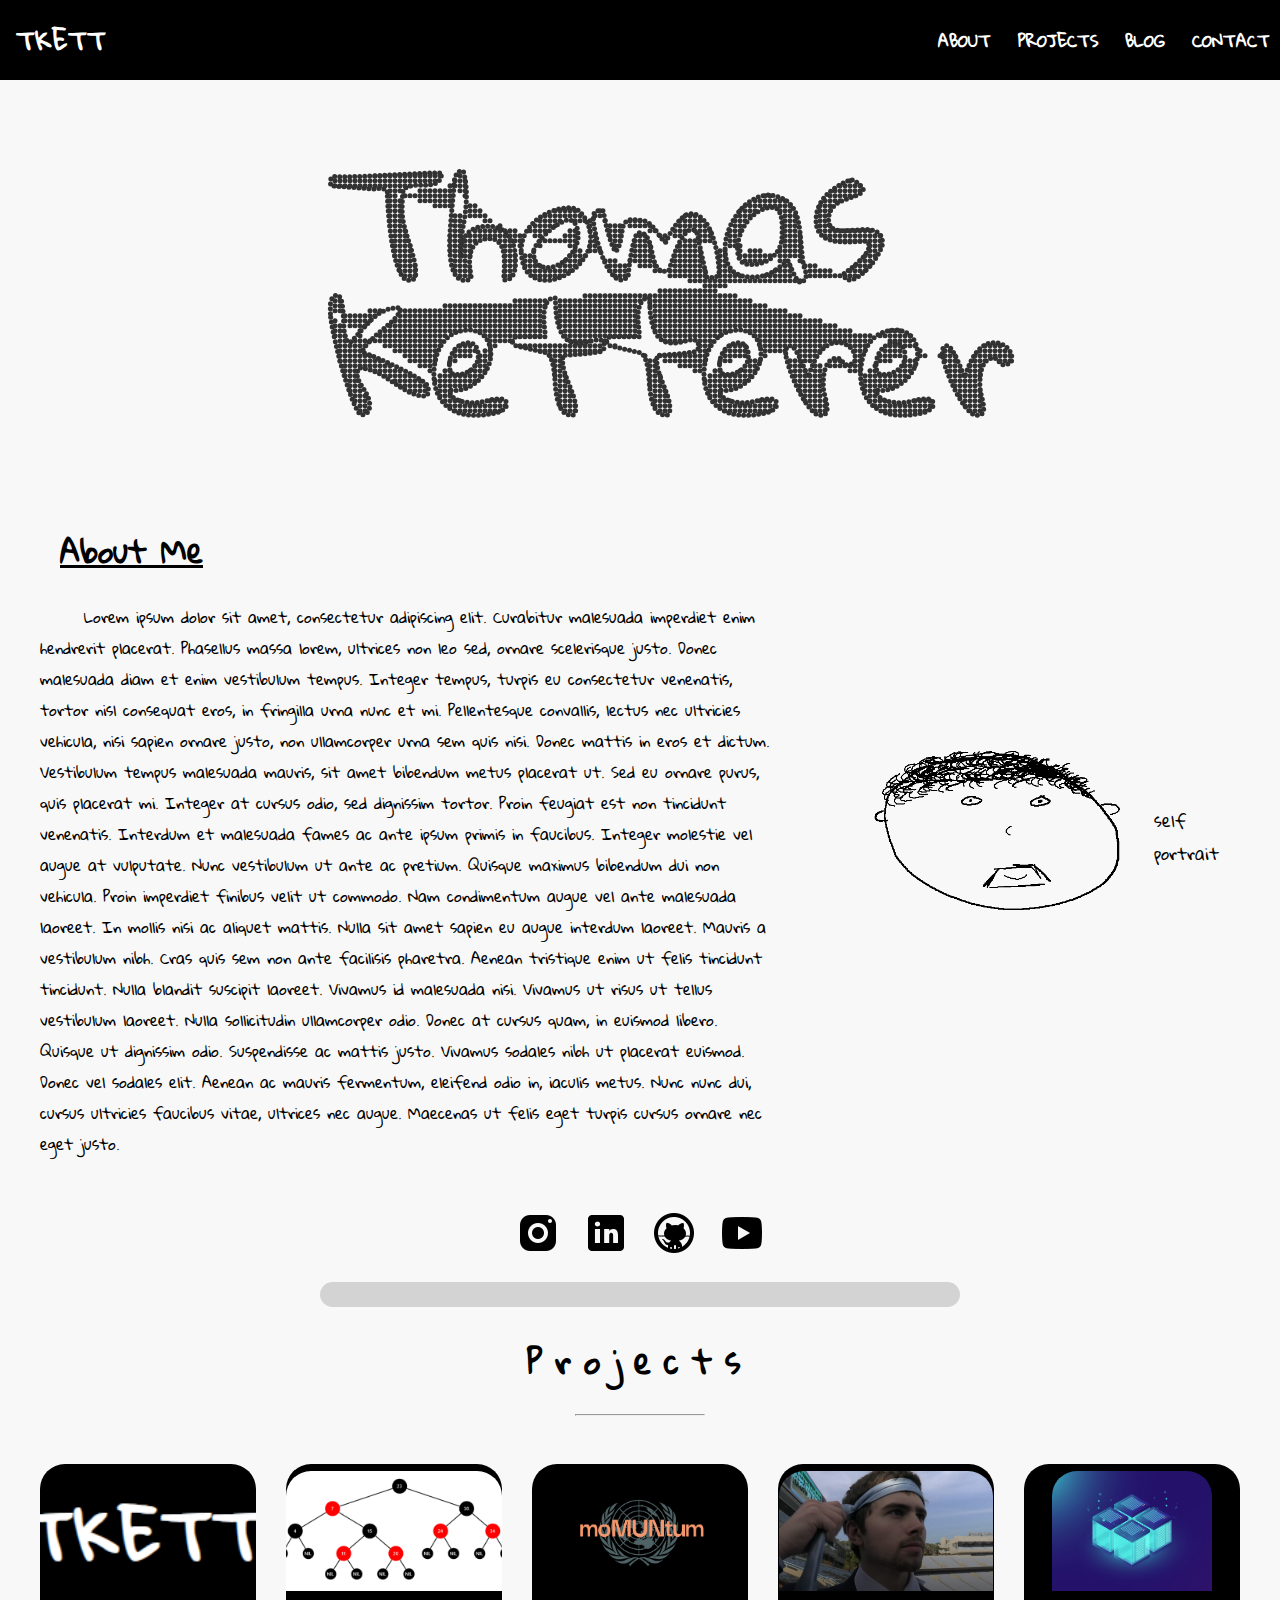
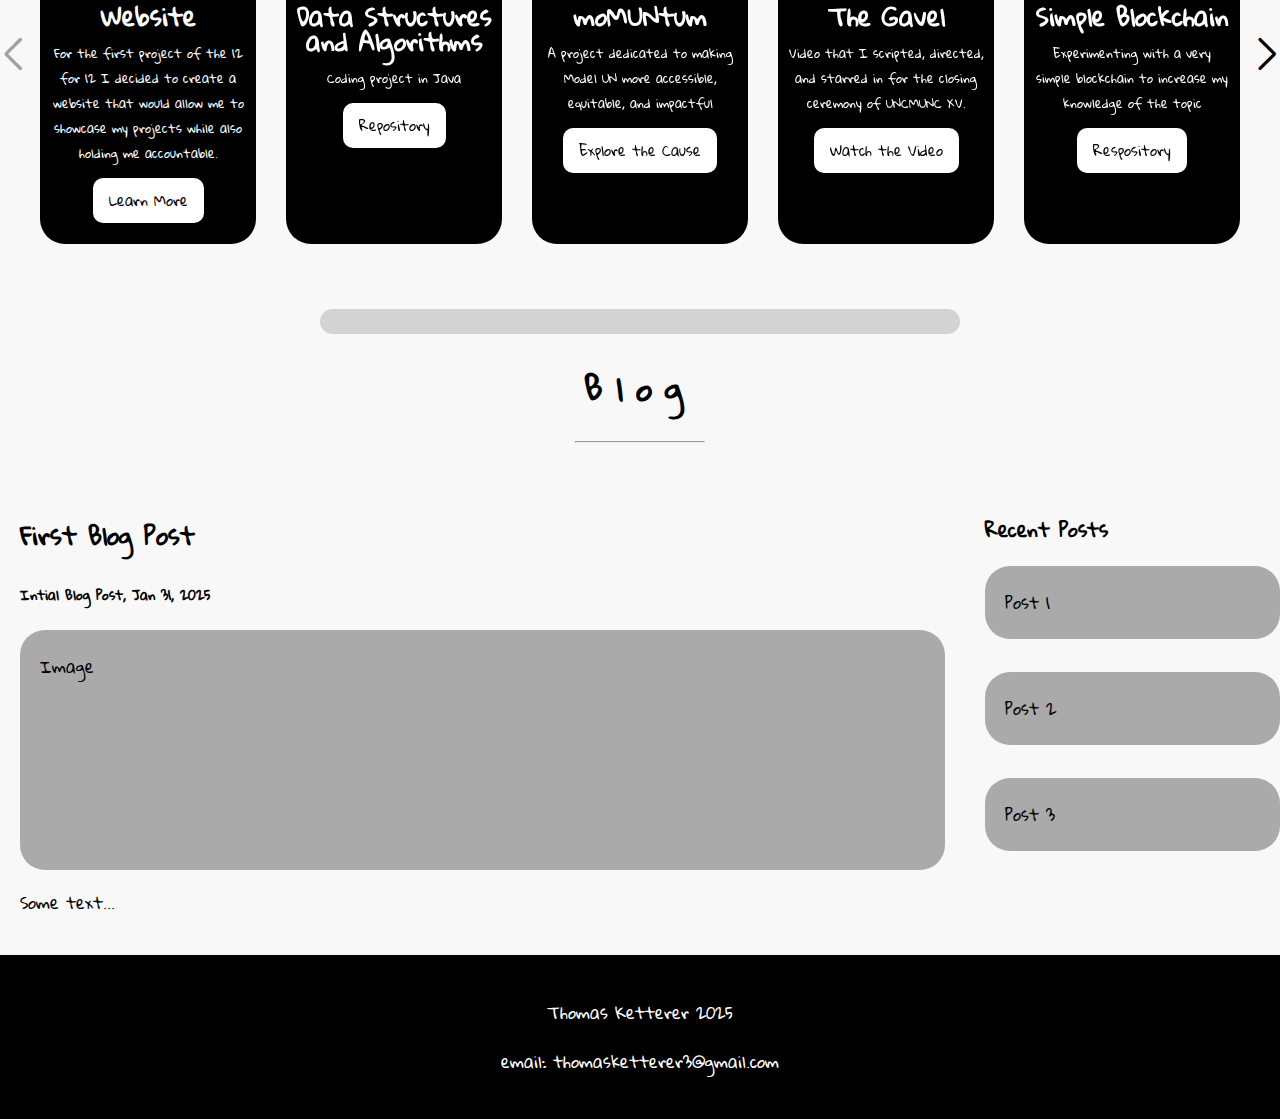
==== index.html @ 909102e0 "Added favicon" ====
<!DOCTYPE html>
<html lang="en">

<head>
  <link rel="preconnect" href="https://fonts.googleapis.com">
  <link rel="preconnect" href="https://fonts.gstatic.com" crossorigin>
  <link href="https://fonts.googleapis.com/css2?family=Gloria+Hallelujah&display=swap" rel="stylesheet">
  <meta charset="utf-8" />
  <meta name="viewport" content="width=device-width, initial-scale=1.0">
  <link rel="stylesheet" href="https://cdn.jsdelivr.net/npm/swiper@11/swiper-bundle.min.css" />
  <title>TKETT</title>
  <link rel="icon" type="image/x-icon" href="/pictures/drawn-headshot.ico">

  <link rel="stylesheet" type="text/css" href="style.css">

  <script src="libraries/p5.min.js"></script>
  <script src="libraries/p5.sound.min.js"></script>
</head>

<body>
  <header>
    <nav>
      <div class="left">
        <a href="index.html" id="logo">TKETT</a>
      </div>
      <div class="right">
        <a href="#about-container" class="text">ABOUT</a>
        <a href="/projects/projects.html" class="text">PROJECTS</a>
        <a href="/blog/blog.html" class="text">BLOG</a>
        <a href="#footer" class="text">CONTACT</a>
      </div>
    </nav>
  </header>
  <div id="sketch">
    <script src="sketch.js"></script>
  </div>
  <div id="about-container">
    <div id="about">
      <h1 style="margin-left:20px"><u>About Me</u></h1>
      <p>
        &emsp; &emsp; Lorem ipsum dolor sit amet, consectetur adipiscing elit. Curabitur malesuada imperdiet enim
        hendrerit placerat. Phasellus massa lorem, ultrices non leo sed, ornare scelerisque justo. Donec malesuada diam
        et enim vestibulum tempus. Integer tempus, turpis eu consectetur venenatis, tortor nisl consequat eros, in
        fringilla urna nunc et mi. Pellentesque convallis, lectus nec ultricies vehicula, nisi sapien ornare justo, non
        ullamcorper urna sem quis nisi. Donec mattis in eros et dictum. Vestibulum tempus malesuada mauris, sit amet
        bibendum metus placerat ut. Sed eu ornare purus, quis placerat mi.
        Integer at cursus odio, sed dignissim tortor. Proin feugiat est non tincidunt venenatis. Interdum et malesuada
        fames ac ante ipsum primis in faucibus. Integer molestie vel augue at vulputate. Nunc vestibulum ut ante ac
        pretium. Quisque maximus bibendum dui non vehicula. Proin imperdiet finibus velit ut commodo. Nam condimentum
        augue vel ante malesuada laoreet. In mollis nisi ac aliquet mattis. Nulla sit amet sapien eu augue interdum
        laoreet. Mauris a vestibulum nibh. Cras quis sem non ante facilisis pharetra. Aenean tristique enim ut felis
        tincidunt tincidunt. Nulla blandit suscipit laoreet.
        Vivamus id malesuada nisi. Vivamus ut risus ut tellus vestibulum laoreet. Nulla sollicitudin ullamcorper odio.
        Donec at cursus quam, in euismod libero. Quisque ut dignissim odio. Suspendisse ac mattis justo. Vivamus sodales
        nibh ut placerat euismod. Donec vel sodales elit. Aenean ac mauris fermentum, eleifend odio in, iaculis metus.
        Nunc nunc dui, cursus ultricies faucibus vitae, ultrices nec augue. Maecenas ut felis eget turpis cursus ornare
        nec eget justo.
      </p>
    </div>
    <figure id="bust">
      <img src="/pictures/drawn-headshot.png" alt="bust"><br>
      <figcaption class="text">self portrait</figcaption>
    </figure>
  </div>
  <div id="social-links">
    <a href="https://www.instagram.com/thomas.ketterer/" target="_blank"><img src="/pictures/instagram.png"
        alt="instagram"></a>
    <a href="https://www.linkedin.com/in/thomas-ketterer-161251276/" target="_blank"><img src="/pictures/linkedin.png"
        alt="linkedin"></a>
    <a href="https://github.com/thomasketterer" target="_blank"><img src="/pictures/github.png" alt="github"></a>
    <a href="#" target="_blank"><img src="/pictures/youtube.png" alt="youtube"></a>
  </div>
  <div class="divider"></div>
  <h1 class="text" style="text-align: center; letter-spacing: 0.8rem;">Projects</h1>
  <hr style="width: 10%; size: 500px;">
  <div class="swiper mySwiper">
    <div class="container">
      <div class="swiper-wrapper">
       
        <a class="swiper-slide" href="/projects/website-project.html">
          <div class="imageBox">
            <div class="image">
              <img src="/pictures/logo.PNG" alt="project 1 photo"> <!--make this image of KIDS-->
            </div>
            <div class="card-info">
              <h2>Website</h2>
              <p>For the first project of the 12 for 12 I decided to create a website that would allow me to showcase my projects while also holding me accountable.</p>
              <div class="btn">
                <button class="text">Learn More</button>
              </div>
            </div>
          </div>
        </a>

        <a class="swiper-slide" href="https://github.com/thomasketterer/Data-Structures-and-Algorithms">
          <div class="imageBox">
            <div class="image">
              <img src="/pictures/data_and_alg.webp" alt="data_and_alg">
            </div>
            <div class="card-info">
              <h2>Data Structures and Algorithms</h2>
              <p>Coding project in Java</p>
              <div class="btn">
                <button class="text">Repository</button>
              </div>
            </div>
          </div>
        </a>

        <a class="swiper-slide" href="https://momuntum.org">
          <div class="imageBox">
            <div class="image">
              <img src="/pictures/momuntum_logo.png" alt="momuntum logo">
            </div>
            <div class="card-info">
              <h2>moMUNtum</h2>
              <p>A project dedicated to making Model UN more accessible, equitable, and impactful</p>
              <div class="btn">
                <button class="text">Explore the Cause</button>
              </div>
            </div>
          </div>
        </a>

        <a class="swiper-slide" href="https://drive.google.com/file/d/19M83wH5XGe4MBAKDQNe4c1L8uCNjBkpD/view?usp=sharing" target="_blank">
          <div class="imageBox">
            <div class="image">
              <img src="/pictures/the_gavel.PNG" alt="the gavel"> <!--make this image of KIDS-->
            </div>
            <div class="card-info">
              <h2>The Gavel</h2>
              <p>Video that I scripted, directed, and starred in for the closing ceremony of UNCMUNC XV.</p>
              <div class="btn">
                <button class="text">Watch the Video</button>
              </div>
            </div>
          </div>
        </a>

        <a class="swiper-slide" href="https://github.com/thomasketterer/blockchain">
          <div class="imageBox">
            <div class="image">
              <img src="/pictures/blockchain_logo.jpg" alt="blockchain">
            </div>
            <div class="card-info">
              <h2>Simple Blockchain</h2>
              <p>Experimenting with a very simple blockchain to increase my knowledge of the topic</p>
              <div class="btn">
                <button class="text">Respository</button>
              </div>
            </div>
          </div>
        </a>

        <div class="swiper-slide">
          <div class="imageBox">
            <div class="image">
              <img src="/pictures/under-construction.jpg" alt="project 1 photo">
            </div>
            <div class="card-info">
              <h2>12 for 12<br>Project 2</h2>
              <p>Coming February 28, 2025</p>
              <div class="btn">
                <button class="text">Coming Soon...</button>
              </div>
            </div>
          </div>
        </div>

        <div class="swiper-slide">
          <div class="imageBox">
            <div class="image">
              <img src="/pictures/under-construction.jpg" alt="project 1 photo">
            </div>
            <div class="card-info">
              <h2>12 for 12<br>Project 3</h2>
              <p>Coming March 31, 2025</p>
              <div class="btn">
                <button class="text">Coming Soon...</button>
              </div>
            </div>
          </div>
        </div>

        <div class="swiper-slide">
          <div class="imageBox">
            <div class="image">
              <img src="/pictures/under-construction.jpg" alt="project 1 photo">
            </div>
            <div class="card-info">
              <h2>12 for 12<br>Project 4</h2>
              <p>Coming April 30, 2025</p>
              <div class="btn">
                <button class="text">Coming Soon...</button>
              </div>
            </div>
          </div>
        </div>

        <div class="swiper-slide">
          <div class="imageBox">
            <div class="image">
              <img src="/pictures/under-construction.jpg" alt="project 1 photo">
            </div>
            <div class="card-info">
              <h2>12 for 12<br>Project 5</h2>
              <p>Coming May 31, 2025</p>
              <div class="btn">
                <button class="text">Coming Soon...</button>
              </div>
            </div>
          </div>
        </div>

        <div class="swiper-slide">
          <div class="imageBox">
            <div class="image">
              <img src="/pictures/under-construction.jpg" alt="project 1 photo">
            </div>
            <div class="card-info">
              <h2>12 for 12<br>Project 6</h2>
              <p>Coming June 30, 2025</p>
              <div class="btn">
                <button class="text">Coming Soon...</button>
              </div>
            </div>
          </div>
        </div>

        <div class="swiper-slide">
          <div class="imageBox">
            <div class="image">
              <img src="/pictures/under-construction.jpg" alt="project 1 photo">
            </div>
            <div class="card-info">
              <h2>12 for 12<br>Project 7</h2>
              <p>Coming July 31, 2025</p>
              <div class="btn">
                <button class="text">Coming Soon...</button>
              </div>
            </div>
          </div>
        </div>

        <div class="swiper-slide">
          <div class="imageBox">
            <div class="image">
              <img src="/pictures/under-construction.jpg" alt="project 1 photo">
            </div>
            <div class="card-info">
              <h2>12 for 12<br>Project 8</h2>
              <p>Coming August 31, 2025</p>
              <div class="btn">
                <button class="text">Coming Soon...</button>
              </div>
            </div>
          </div>
        </div>

        <div class="swiper-slide">
          <div class="imageBox">
            <div class="image">
              <img src="/pictures/under-construction.jpg" alt="project 1 photo">
            </div>
            <div class="card-info">
              <h2>12 for 12<br>Project 9</h2>
              <p>Coming September 30, 2025</p>
              <div class="btn">
                <button class="text">Coming Soon...</button>
              </div>
            </div>
          </div>
        </div>

        <div class="swiper-slide">
          <div class="imageBox">
            <div class="image">
              <img src="/pictures/under-construction.jpg" alt="project 1 photo">
            </div>
            <div class="card-info">
              <h2>12 for 12<br>Project 10</h2>
              <p>Coming October 31, 2025</p>
              <div class="btn">
                <button class="text">Coming Soon...</button>
              </div>
            </div>
          </div>
        </div>

        <div class="swiper-slide">
          <div class="imageBox">
            <div class="image">
              <img src="/pictures/under-construction.jpg" alt="project 1 photo">
            </div>
            <div class="card-info">
              <h2>12 for 12<br>Project 11</h2>
              <p>Coming November 30, 2025</p>
              <div class="btn">
                <button class="text">Coming Soon...</button>
              </div>
            </div>
          </div>
        </div>

        <div class="swiper-slide">
          <div class="imageBox">
            <div class="image">
              <img src="/pictures/under-construction.jpg" alt="project 1 photo">
            </div>
            <div class="card-info">
              <h2>12 for 12<br>Project 12</h2>
              <p>Coming December 31, 2025</p>
              <div class="btn">
                <button class="text">Coming Soon...</button>
              </div>
            </div>
          </div>
        </div>

      </div>
    </div>
    <div class="swiper-button-next"></div>
    <div class="swiper-button-prev"></div>
    <div class="swiper-pagination"></div>
  </div>
  <script src="https://cdn.jsdelivr.net/npm/swiper@11/swiper-bundle.min.js"></script>
  <script src="main.js"></script>

  <div class="divider"></div>

  <h1 class="text" style="text-align: center; letter-spacing: 0.8rem; text-decoration: none;">Blog</h1>
  <hr style="width: 10%; size: 500px;">
  <div class="row">
    <div class="left-column">
        <div class="card">
            <h2>First Blog Post</h2>
            <h5>Intial Blog Post, Jan 31, 2025</h5>
            <div class="fakeimg" style="height: 200px;">Image</div>
            <p>Some text...</p>
        </div>
    </div>
    <div class="right-column">
        <div class="card">
            <h3>Recent Posts</h3>
            <div class="fakeimg">Post 1</div><br>
            <div class="fakeimg">Post 2</div><br>
            <div class="fakeimg">Post 3</div>
        </div>
    </div>
</div>


</body>

<footer>
  <div id="footer">
    <p>Thomas Ketterer 2025</p>
    <p>email: thomasketterer3@gmail.com</p>
  </div>
</footer>

</html>
---- style.css ----
html, body {
  margin: 0;
  padding: 0;
  background-color: #f8f8f8;
  font-family: "Gloria Hallelujah", 'Times New Roman', Times, serif;
}

canvas {
  display: block;
}

html {
  scroll-behavior: smooth;
}

/*this font works*/
.gloria-hallelujah-regular {
  font-family: "Gloria Hallelujah", serif;
  font-weight: 400;
  font-style: normal;
}

@font-face {
  font-family: "Gloria Hallelujah";
  src: url(fonts/GloriaHallelujah-Regular.ttf);
}

/*standard text for font*/
.text {
  font-family: "Gloria Hallelujah", 'Times New Roman', Times, serif;
  text-decoration: none;
}

#logo {
  font-family: "Gloria Hallelujah", 'Times New Roman', Times, serif;
  text-decoration: none;
  font-size: 150%;
}

a {
  color: white;
}

/*menu bar for naviagtion*/
nav {
  background-color: #000000;
  display: flex;
  justify-content: space-between;
  height: 5rem;
  align-items: center;
  position: fixed;
  top: 0;
  width: 100%;
  z-index: 1000;
  backdrop-filter: blur(5px);
}

nav .left a {
  color: rgb(255, 255, 255);
  font-size: 1rem;
  font-weight: 600;
  padding-left: 1rem;
}

nav .right a {
  color: rgb(255, 255, 255);
  font-size: 1rem;
  font-weight: 600;
  margin: 0 0.625rem;
}

nav a:hover {
  color: rgb(182, 182, 182);
  transition: color 0.3s ease-in-out;
}

/*p5.js sketch*/
#sketch {
  margin-top: 5rem;
  width: 100%;
  height: 400px;
  position: relative;
  z-index: 1%;
}

canvas {
  display: block;
  width: 100vw;
  height: 100vh;
}

#about-container {
  display: flex;
  gap: 20px;
  justify-content: space-between;
  align-items: center;
}

#about {
  padding: 20px;
  margin-left: 20px;
  width: 60%;
  font-family: "Gloria Hallelujah", 'Times New Roman', Times, serif;
  text-align: left;
  font-size: 15px;
}

#bust {
  flex-grow: 1;
  justify-content: center;
  display: flex;
  align-items: center;
}

#bust img{
  width: 300px;
  height: auto;
  object-fit: cover;
  justify-content: center;
  text-align: center;
}

#social-links {
  width: 100%;
  height: 48px;
  position: relative;
  text-align: center;
  text-decoration: none;
  font-size: 0;
  margin-top: 15px;
}

#social-links img {
  transition: transform 0.3s, color 0.3s, opacity 0.3s;
  padding-left: 10px;
  padding-right: 10px;
}

#social-links img:hover {
  color: gray;
  transform: scale(1.2);
  opacity: 50%;
}

.divider {
  margin-top: 25px;
  height: 25px;
  background-color: lightgrey;
  border-radius: 25px;
  margin-right: auto;
  margin-left: auto;
  width: 50%;
}

.container {
  display: flex;
  align-items: center;
  justify-content: center;
  min-height: 30vh;
  background: #f8f8f8;
  font-family: "Gloria Hallelujah", serif;
  line-height: 25px;
  color: white;
}

.mySwiper {
  max-width: 1500px;
  width: 100%;
  padding: 40px 0;
}

.container {
  margin: 0 40px;
  overflow: hidden;
}

.swiper-slide {
  overflow: hidden;
  font-size: 18px;
  display: flex;
  justify-content: center;
  align-items: center;
  text-decoration: none;
}

.swiper-slide .imageBox {
  height: 380px;
  width: 250px;
  background: black;
  flex-direction: column;
  border-radius: 25px;

}

.imageBox .image {
  display: flex;
  align-items: center;
  justify-content: center;
  height: 120px;
}

.imageBox .image img {
  width: 100%;
  height: 100%;
  object-fit: cover;
  border-top-left-radius: 25px;
  border-top-right-radius: 25px;
  margin: 40px;
  margin-top: 53px;
}

.imageBox {
  text-align: center;
}

.card-info {
  text-align: center;
  padding-left: 10px;
  padding-right: 10px;
}

.imageBox .card-info h2 {
  font-size: 24px;
  font-weight: 600;
  /* cursor: text; */
  margin-bottom: 5px;
}

.imageBox .card-info p {
  font-size: 12px;
  /* cursor: text; */
}

.imageBox .card-info .btn {
  margin-top: 10px;
}

.imageBox .card-info .btn button {
  background-color: white;
  color: black;
  font-size: 14px;
  padding: 8px 16px;
  border: none;
  outline: none;
  border-radius: 10px;
  cursor: pointer;
  transition: background 0.3s ease;
}

.box .info .btn button:hover {
  background-color: gray;
}

.swiper-button-next::after,
.swiper-button-prev::after {
  position: absolute;
  font-size: 2rem;
  font-weight: bold;
  padding: 10px;
  color: black;
}

.swiper-button-next::after {
  right: -15px;
}

.swiper-button-prev::after {
  left: -15px;
}

/* .swiper-pagination {
  width: 26px;
  height: 7px;
  border-radius: 25px;
  background: black;
} */

.row {
  display: flex;
  flex-wrap: wrap;
}

.left-column {
  float: left;
  flex: 3;
}

.right-column {
  float: left;
  flex: 1;
  padding-left: 20px;
}

.fakeimg {
  background-color: #aaa;
  width: 100%;
  padding-left: 20px;
  padding-top: 20px;
  padding-bottom: 20px;
  border-radius: 25px;
}

.card {
  background-color: #f8f8f8;
  padding: 20px;
  margin-top: 20px;
}

.row:after {
  content: "";
  display: table;
  clear: both;
}

@media screen and (max-width: 800px) {
  .left-column, .right-column {
      width: 100%;
      padding: 0;
  }
}

#footer {
  text-align: center;
  background-color: black;
  padding: 25px;
  color: white;
}
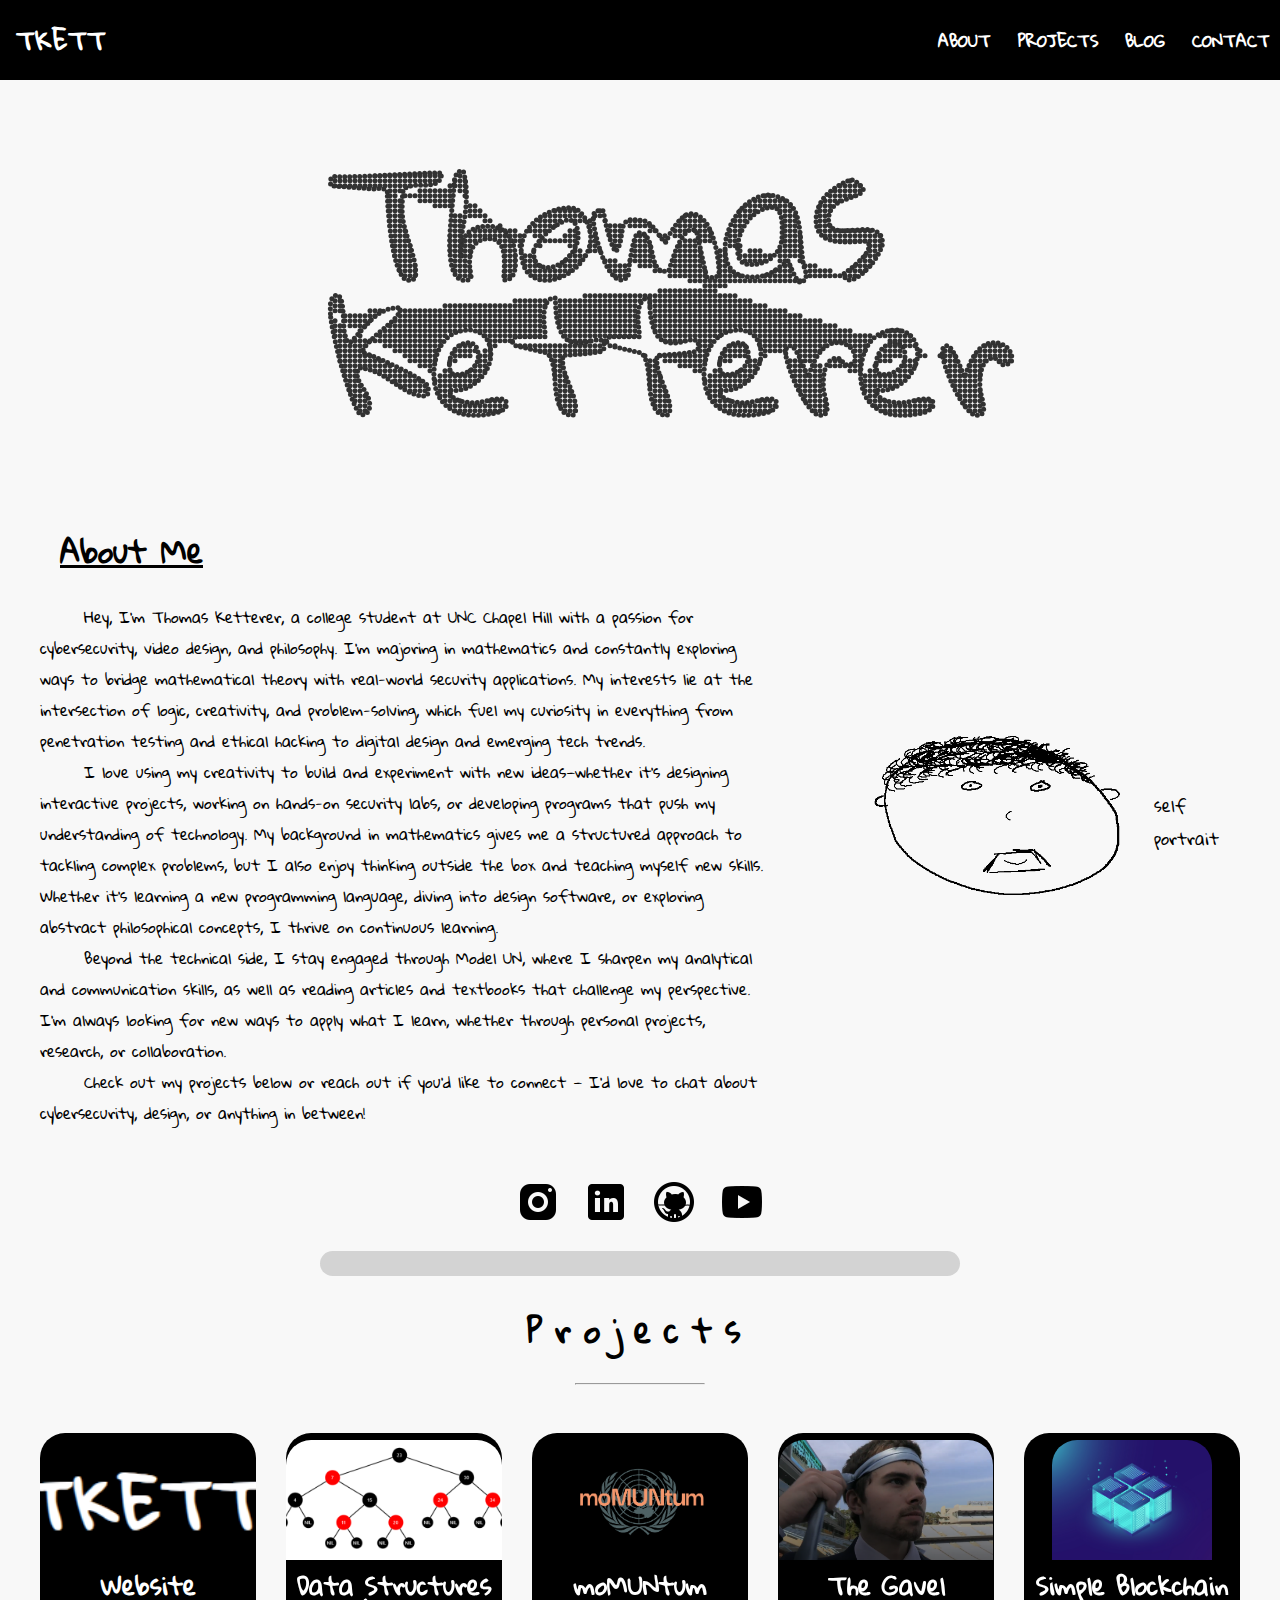
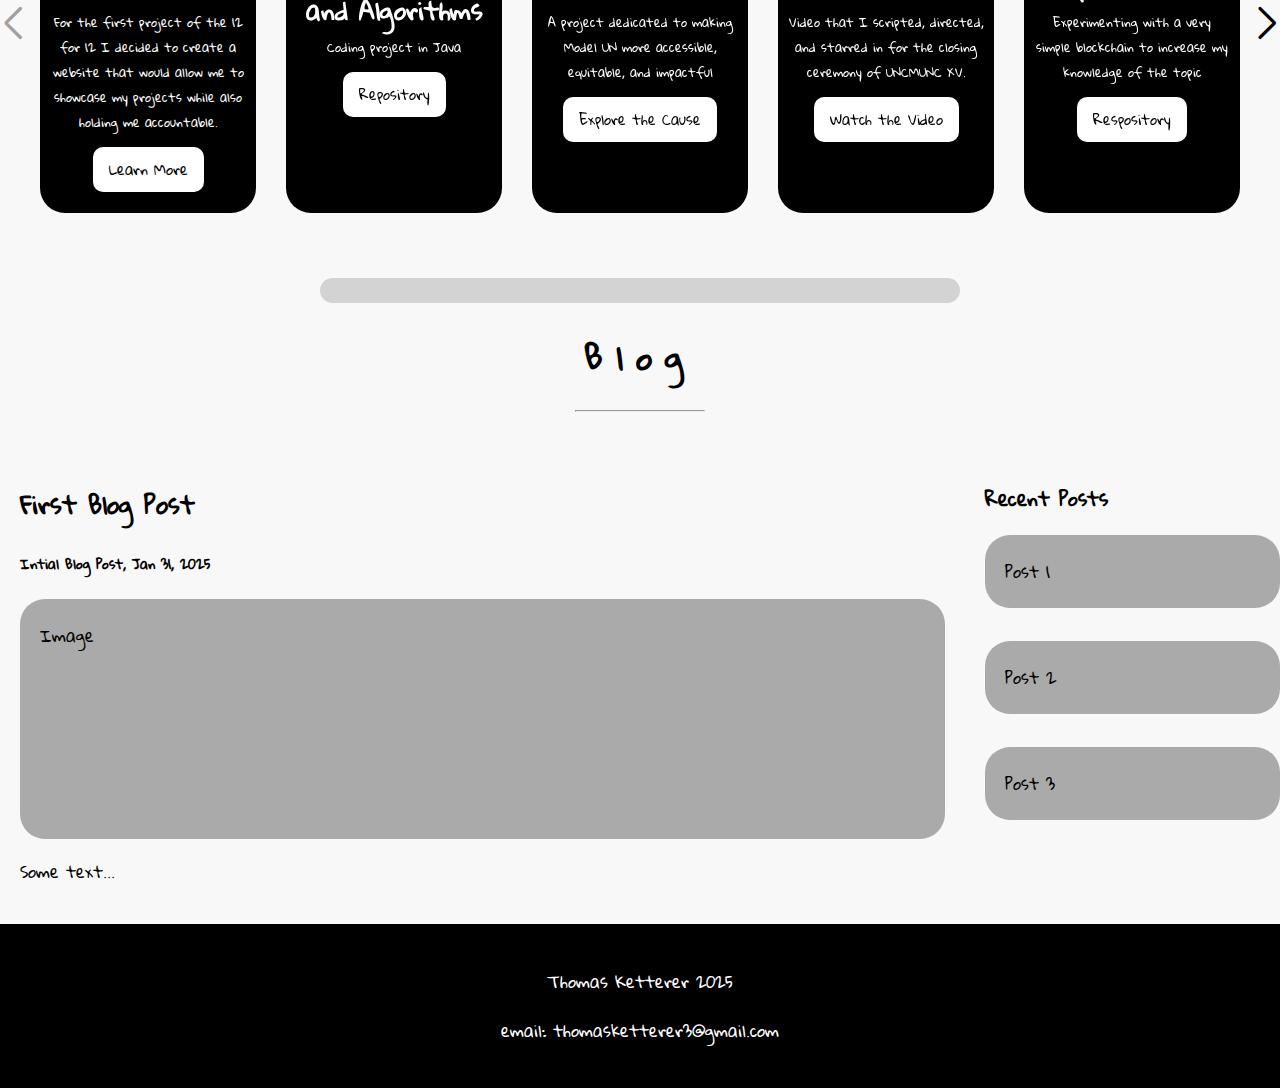
==== commit a51f2c56: "Added bio" ====
--- a/index.html
+++ b/index.html
@@ -38,23 +38,13 @@
     <div id="about">
       <h1 style="margin-left:20px"><u>About Me</u></h1>
       <p>
-        &emsp; &emsp; Lorem ipsum dolor sit amet, consectetur adipiscing elit. Curabitur malesuada imperdiet enim
-        hendrerit placerat. Phasellus massa lorem, ultrices non leo sed, ornare scelerisque justo. Donec malesuada diam
-        et enim vestibulum tempus. Integer tempus, turpis eu consectetur venenatis, tortor nisl consequat eros, in
-        fringilla urna nunc et mi. Pellentesque convallis, lectus nec ultricies vehicula, nisi sapien ornare justo, non
-        ullamcorper urna sem quis nisi. Donec mattis in eros et dictum. Vestibulum tempus malesuada mauris, sit amet
-        bibendum metus placerat ut. Sed eu ornare purus, quis placerat mi.
-        Integer at cursus odio, sed dignissim tortor. Proin feugiat est non tincidunt venenatis. Interdum et malesuada
-        fames ac ante ipsum primis in faucibus. Integer molestie vel augue at vulputate. Nunc vestibulum ut ante ac
-        pretium. Quisque maximus bibendum dui non vehicula. Proin imperdiet finibus velit ut commodo. Nam condimentum
-        augue vel ante malesuada laoreet. In mollis nisi ac aliquet mattis. Nulla sit amet sapien eu augue interdum
-        laoreet. Mauris a vestibulum nibh. Cras quis sem non ante facilisis pharetra. Aenean tristique enim ut felis
-        tincidunt tincidunt. Nulla blandit suscipit laoreet.
-        Vivamus id malesuada nisi. Vivamus ut risus ut tellus vestibulum laoreet. Nulla sollicitudin ullamcorper odio.
-        Donec at cursus quam, in euismod libero. Quisque ut dignissim odio. Suspendisse ac mattis justo. Vivamus sodales
-        nibh ut placerat euismod. Donec vel sodales elit. Aenean ac mauris fermentum, eleifend odio in, iaculis metus.
-        Nunc nunc dui, cursus ultricies faucibus vitae, ultrices nec augue. Maecenas ut felis eget turpis cursus ornare
-        nec eget justo.
+        &emsp; &emsp; Hey, I’m Thomas Ketterer, a college student at UNC Chapel Hill with a passion for cybersecurity, video design, and philosophy. I’m majoring in mathematics and constantly exploring ways to bridge mathematical theory with real-world security applications. My interests lie at the intersection of logic, creativity, and problem-solving, which fuel my curiosity in everything from penetration testing and ethical hacking to digital design and emerging tech trends.<br>
+        
+        &emsp; &emsp; I love using my creativity to build and experiment with new ideas—whether it’s designing interactive projects, working on hands-on security labs, or developing programs that push my understanding of technology. My background in mathematics gives me a structured approach to tackling complex problems, but I also enjoy thinking outside the box and teaching myself new skills. Whether it’s learning a new programming language, diving into design software, or exploring abstract philosophical concepts, I thrive on continuous learning.<br>
+        
+        &emsp; &emsp; Beyond the technical side, I stay engaged through Model UN, where I sharpen my analytical and communication skills, as well as reading articles and textbooks that challenge my perspective. I’m always looking for new ways to apply what I learn, whether through personal projects, research, or collaboration.<br>
+        
+        &emsp; &emsp; Check out my projects below or reach out if you’d like to connect — I’d love to chat about cybersecurity, design, or anything in between!
       </p>
     </div>
     <figure id="bust">
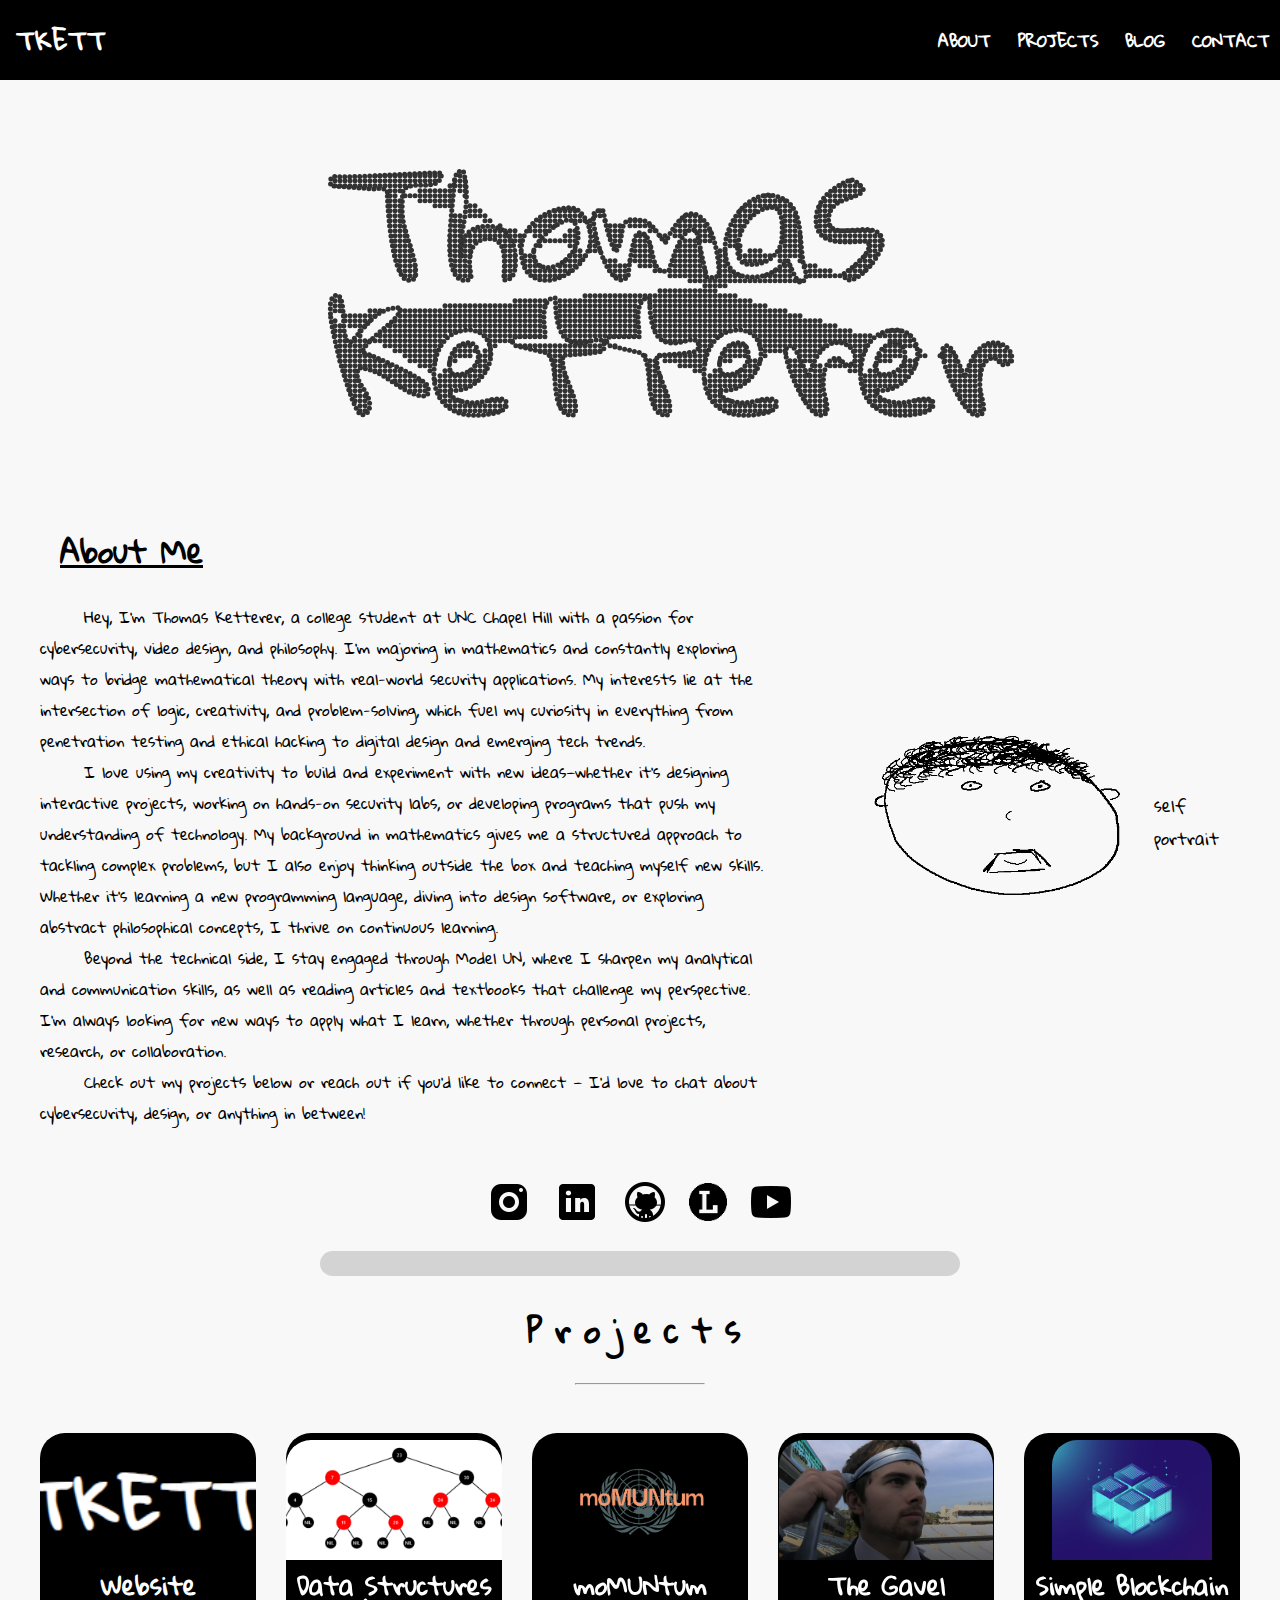
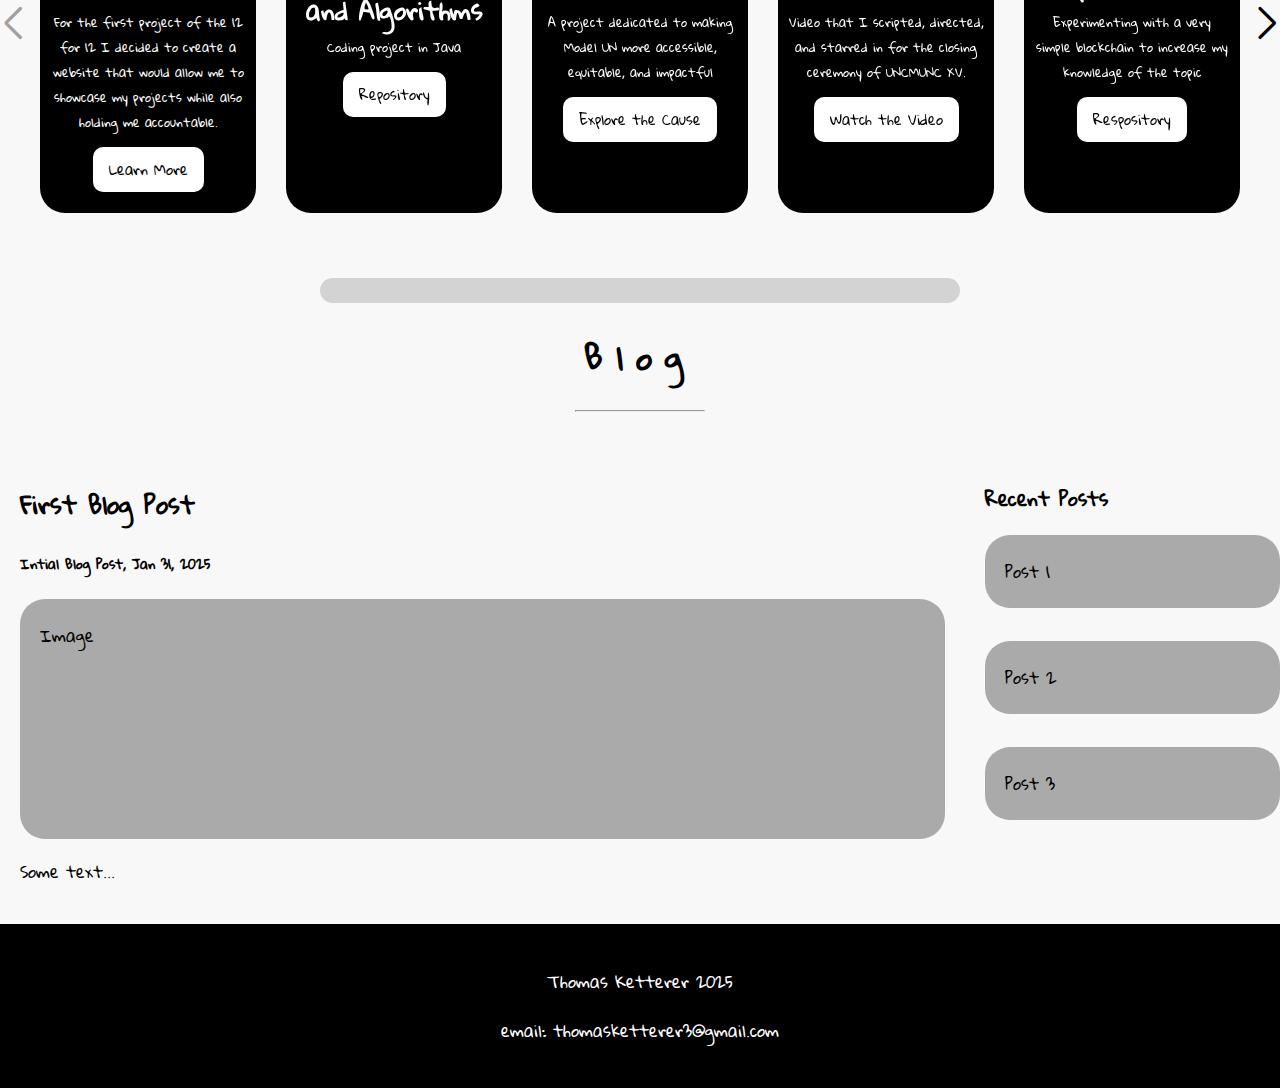
==== commit 05444823: "Added letterboxd link in socials" ====
--- a/index.html
+++ b/index.html
@@ -58,6 +58,7 @@
     <a href="https://www.linkedin.com/in/thomas-ketterer-161251276/" target="_blank"><img src="/pictures/linkedin.png"
         alt="linkedin"></a>
     <a href="https://github.com/thomasketterer" target="_blank"><img src="/pictures/github.png" alt="github"></a>
+    <a href="https://letterboxd.com/TTheTrain/" target="_blank"><img src="/pictures/letterboxd.png" alt="letterboxd" style="height: 38px; width: 38px; padding-bottom: 5px;"></a>
     <a href="#" target="_blank"><img src="/pictures/youtube.png" alt="youtube"></a>
   </div>
   <div class="divider"></div>
--- a/style.css
+++ b/style.css
@@ -128,6 +128,9 @@
   text-decoration: none;
   font-size: 0;
   margin-top: 15px;
+  justify-items: center;
+  align-items: center;
+  justify-content: center;
 }
 
 #social-links img {
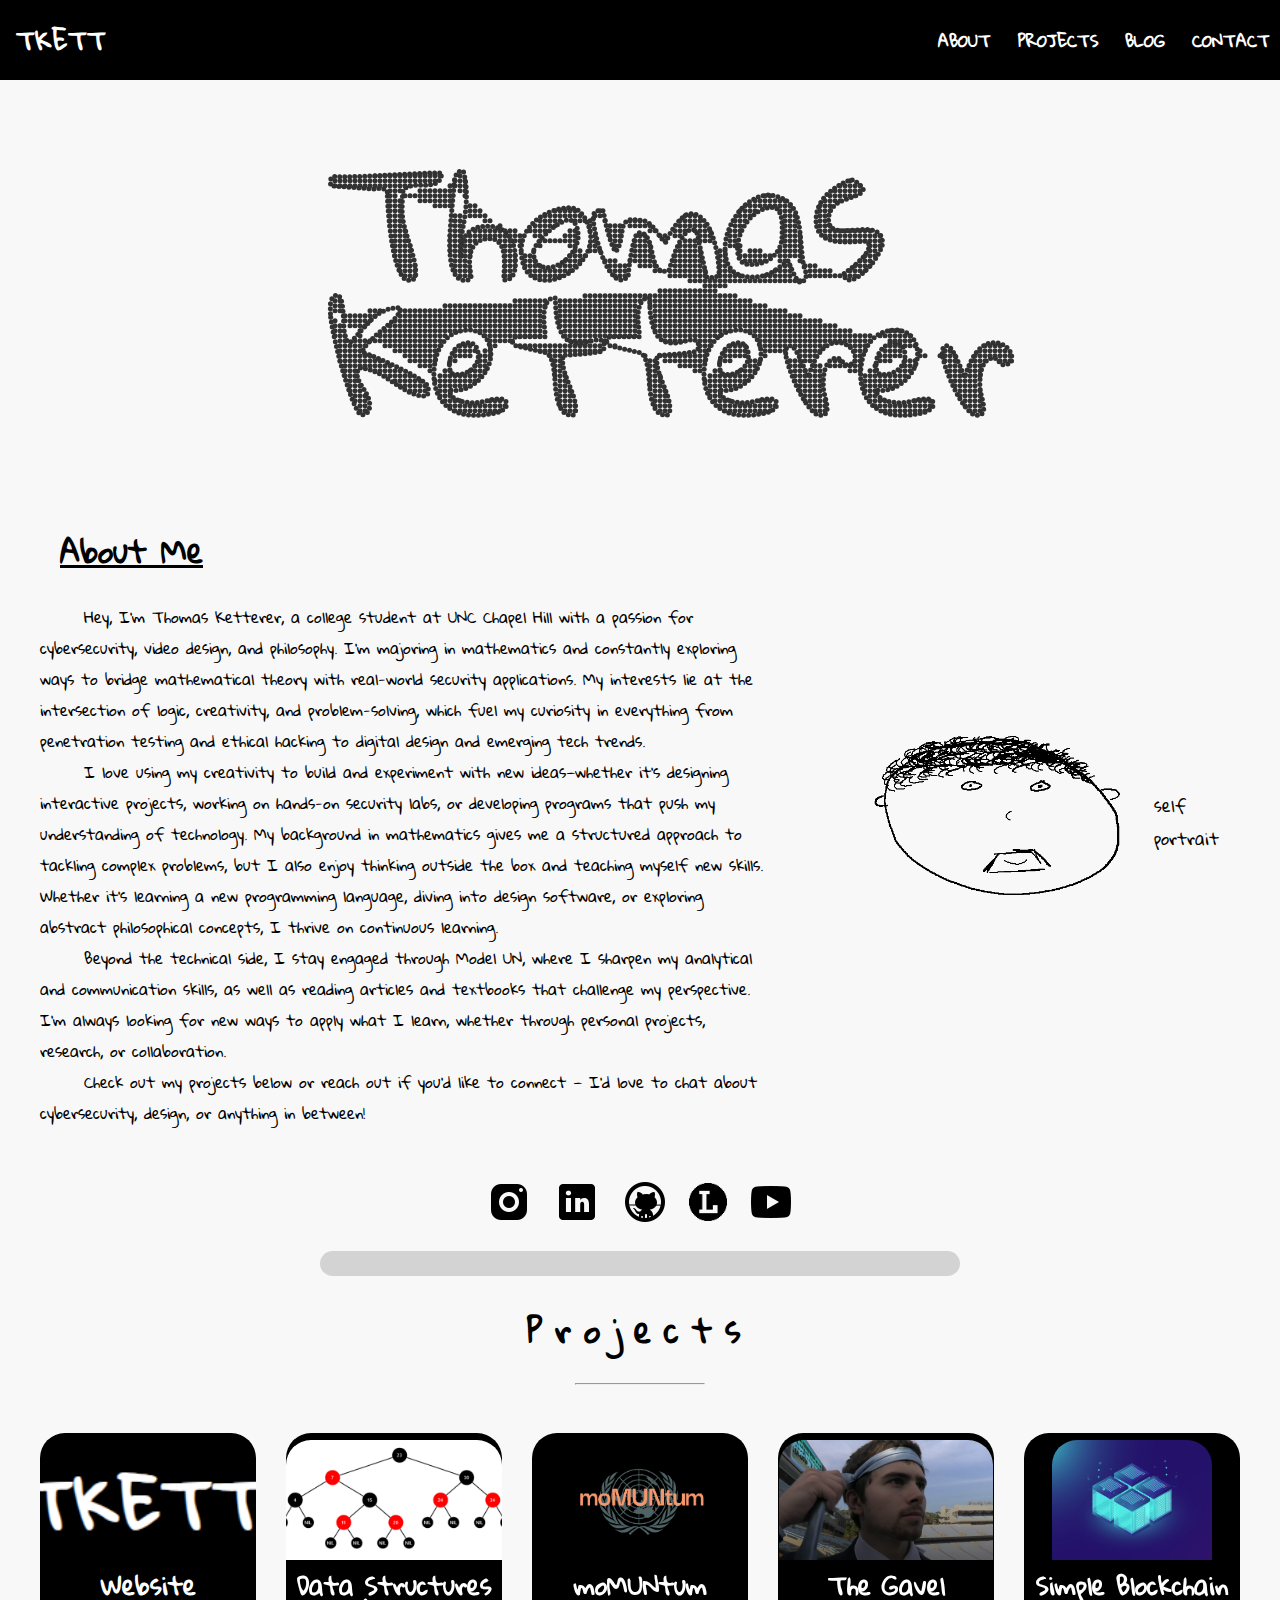
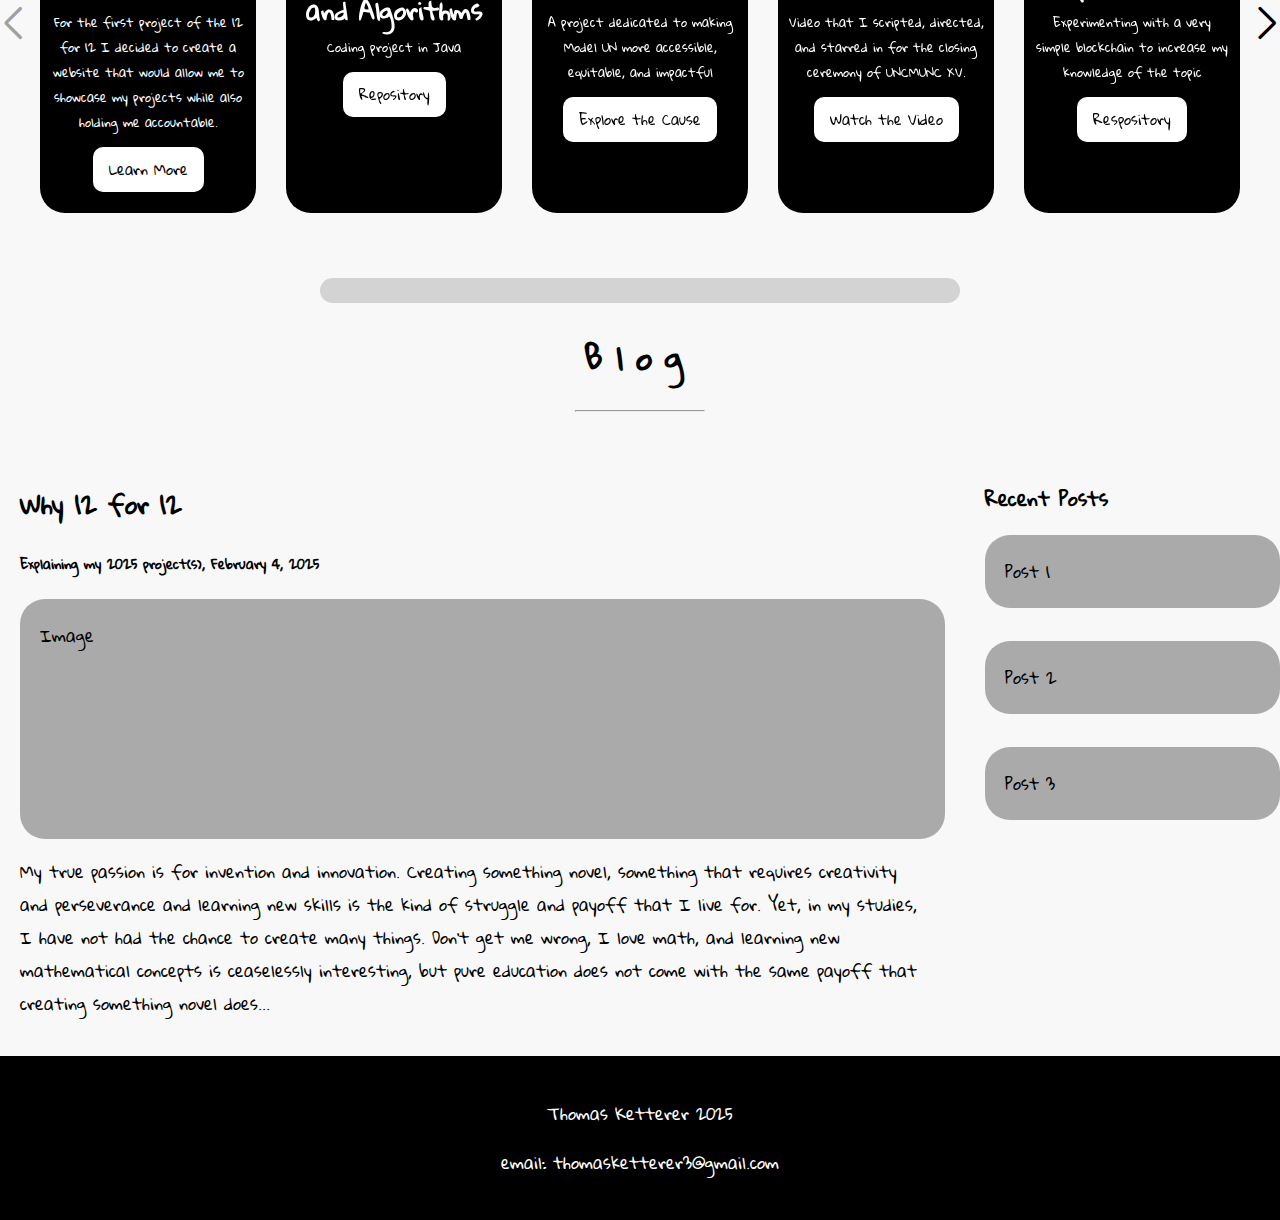
==== commit 458d7862: "Linking why 12 for 12" ====
--- a/index.html
+++ b/index.html
@@ -324,10 +324,10 @@
   <div class="row">
     <div class="left-column">
         <div class="card">
-            <h2>First Blog Post</h2>
-            <h5>Intial Blog Post, Jan 31, 2025</h5>
+            <h2>Why 12 for 12</h2>
+            <h5>Explaining my 2025 project(s), February 4, 2025</h5>
             <div class="fakeimg" style="height: 200px;">Image</div>
-            <p>Some text...</p>
+            <p>My true passion is for invention and innovation. Creating something novel, something that requires creativity and perseverance and learning new skills is the kind of struggle and payoff that I live for. Yet, in my studies, I have not had the chance to create many things. Don’t get me wrong, I love math, and learning new mathematical concepts is ceaselessly interesting, but pure education does not come with the same payoff that creating something novel does...</p>
         </div>
     </div>
     <div class="right-column">
--- a/style.css
+++ b/style.css
@@ -128,9 +128,6 @@
   text-decoration: none;
   font-size: 0;
   margin-top: 15px;
-  justify-items: center;
-  align-items: center;
-  justify-content: center;
 }
 
 #social-links img {
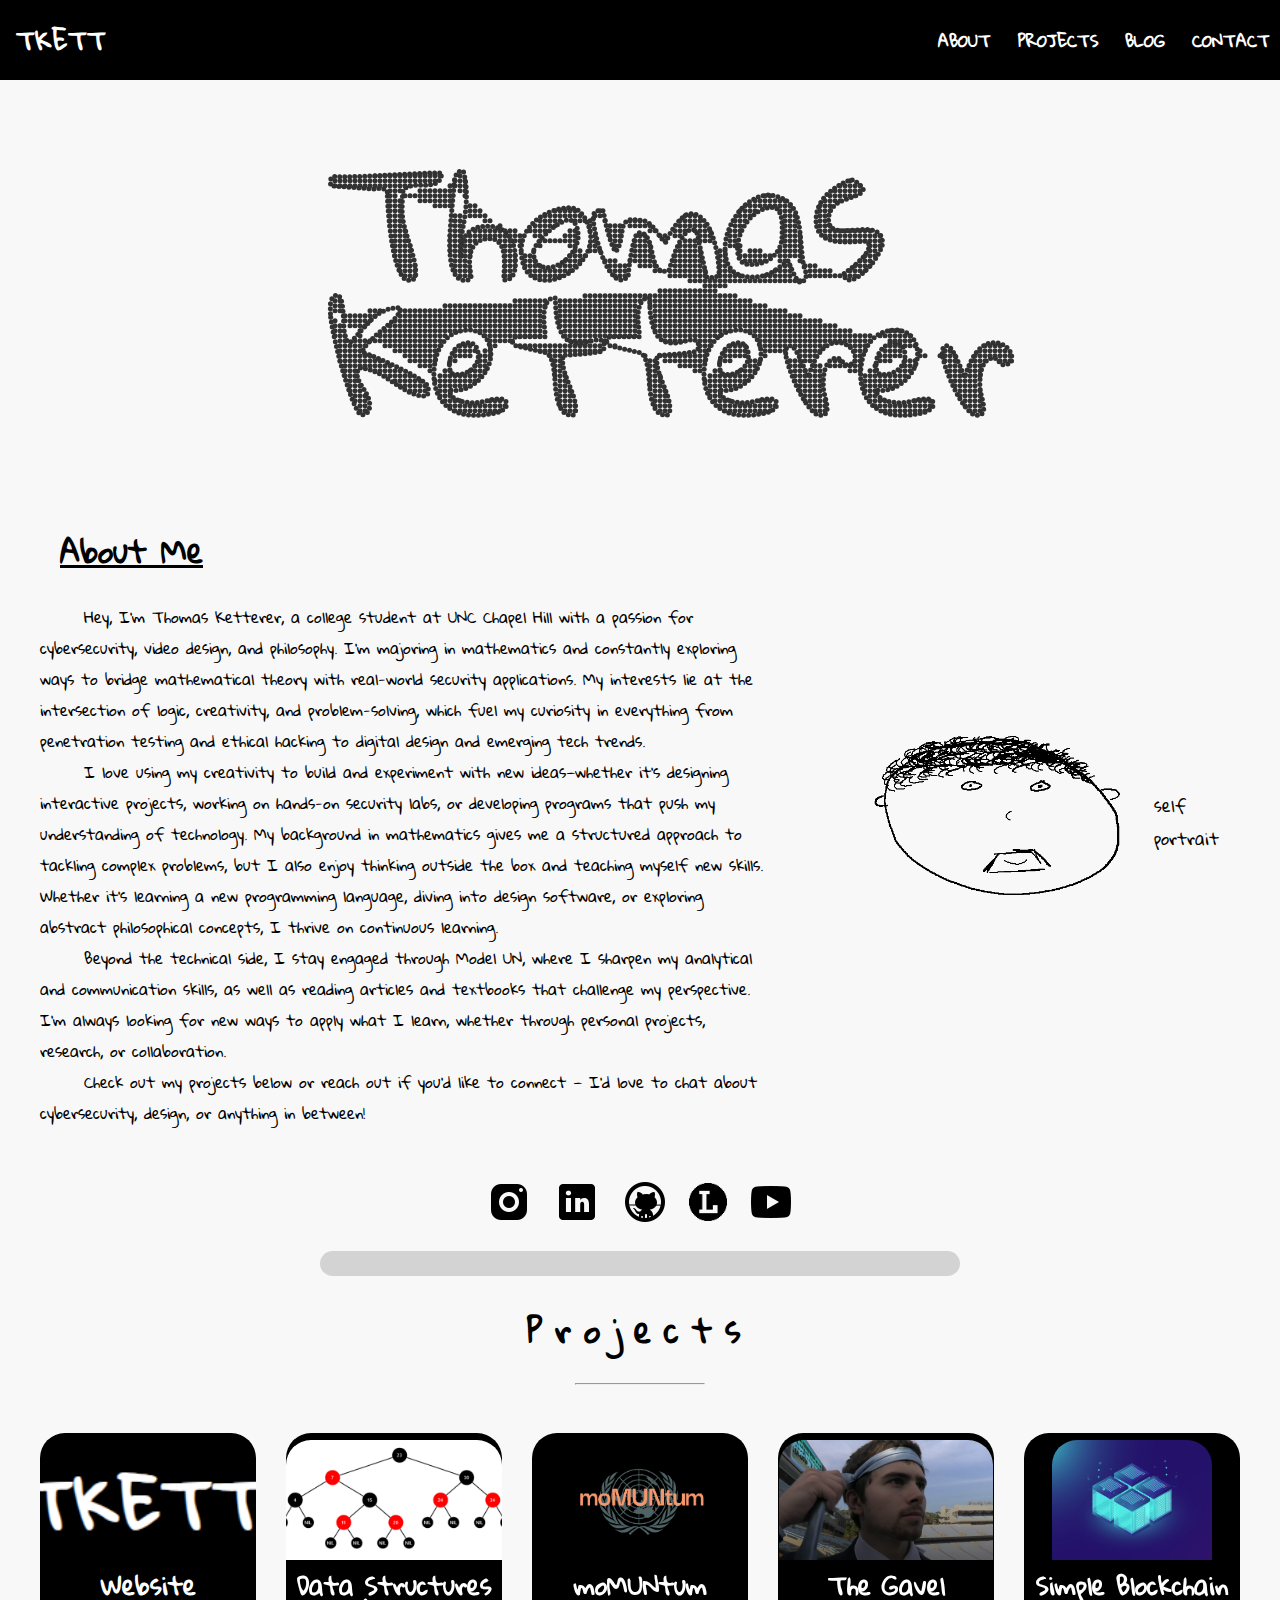
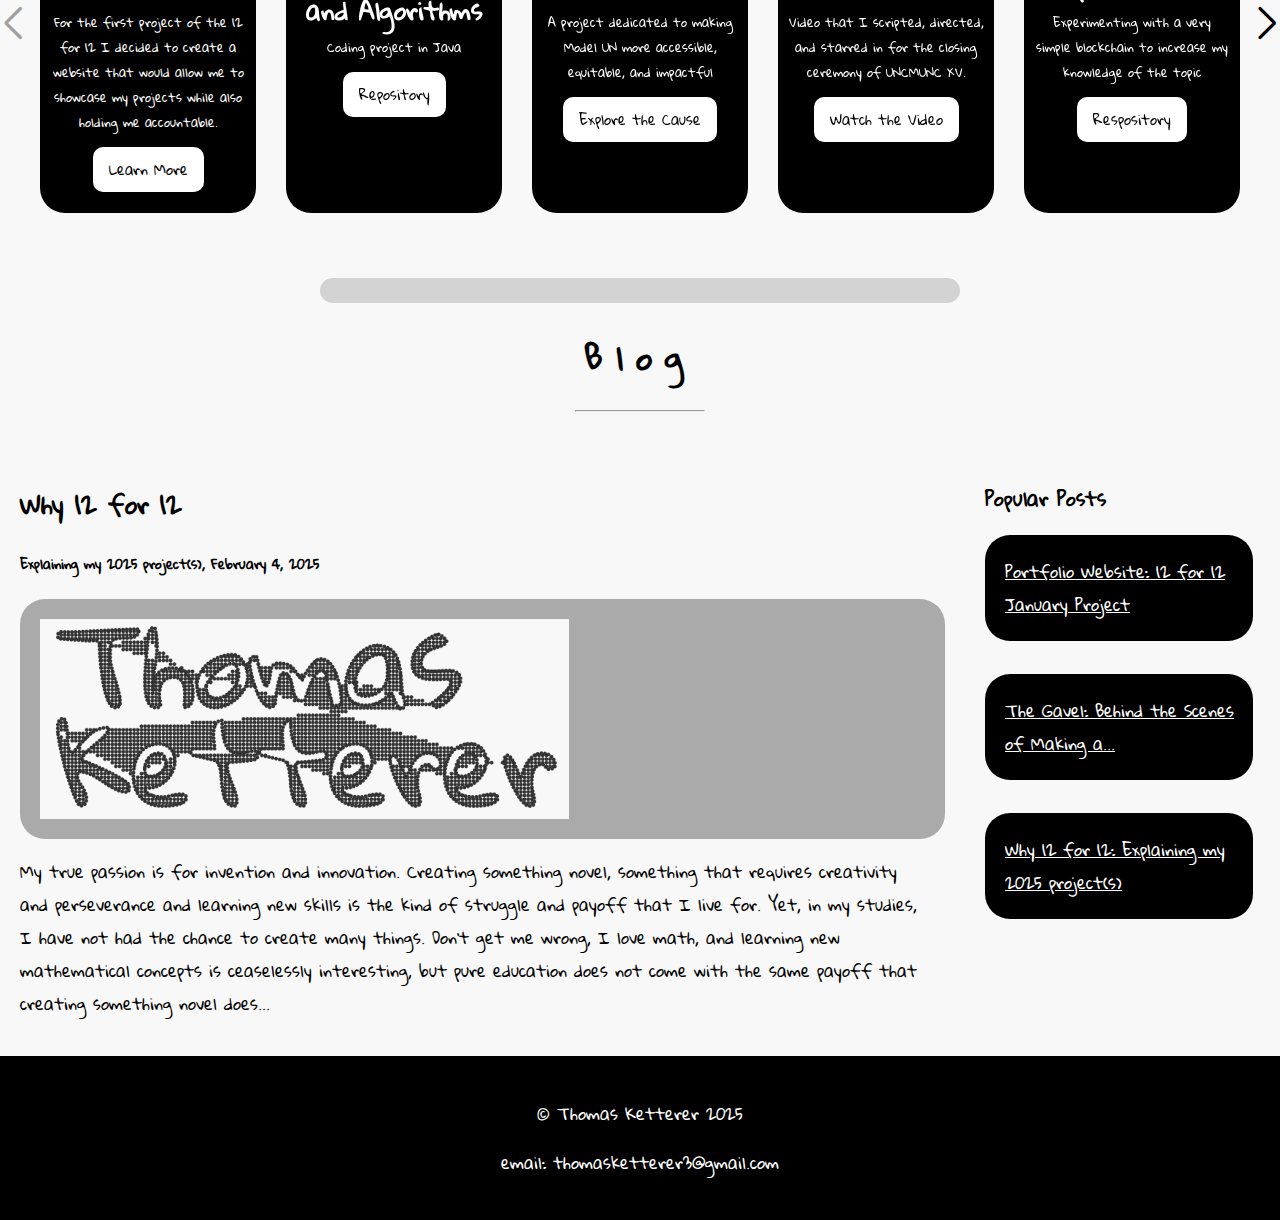
==== commit 157c98ae: "Updated popular posts links" ====
--- a/index.html
+++ b/index.html
@@ -326,17 +326,13 @@
         <div class="card">
             <h2>Why 12 for 12</h2>
             <h5>Explaining my 2025 project(s), February 4, 2025</h5>
-            <div class="fakeimg" style="height: 200px;">Image</div>
+            <div class="fakeimg" style="height: 200px;"><img class="realimg" src="../pictures/12for12cover.PNG" alt="cover" style="max-height: 200px;"></div>
             <p>My true passion is for invention and innovation. Creating something novel, something that requires creativity and perseverance and learning new skills is the kind of struggle and payoff that I live for. Yet, in my studies, I have not had the chance to create many things. Don’t get me wrong, I love math, and learning new mathematical concepts is ceaselessly interesting, but pure education does not come with the same payoff that creating something novel does...</p>
         </div>
     </div>
     <div class="right-column">
-        <div class="card">
-            <h3>Recent Posts</h3>
-            <div class="fakeimg">Post 1</div><br>
-            <div class="fakeimg">Post 2</div><br>
-            <div class="fakeimg">Post 3</div>
-        </div>
+      <div class="card" id="popular-posts"></div>
+      <script src="../posts/popular-posts.js"></script>
     </div>
 </div>
 
@@ -345,7 +341,7 @@
 
 <footer>
   <div id="footer">
-    <p>Thomas Ketterer 2025</p>
+    <p>© Thomas Ketterer 2025</p>
     <p>email: thomasketterer3@gmail.com</p>
   </div>
 </footer>
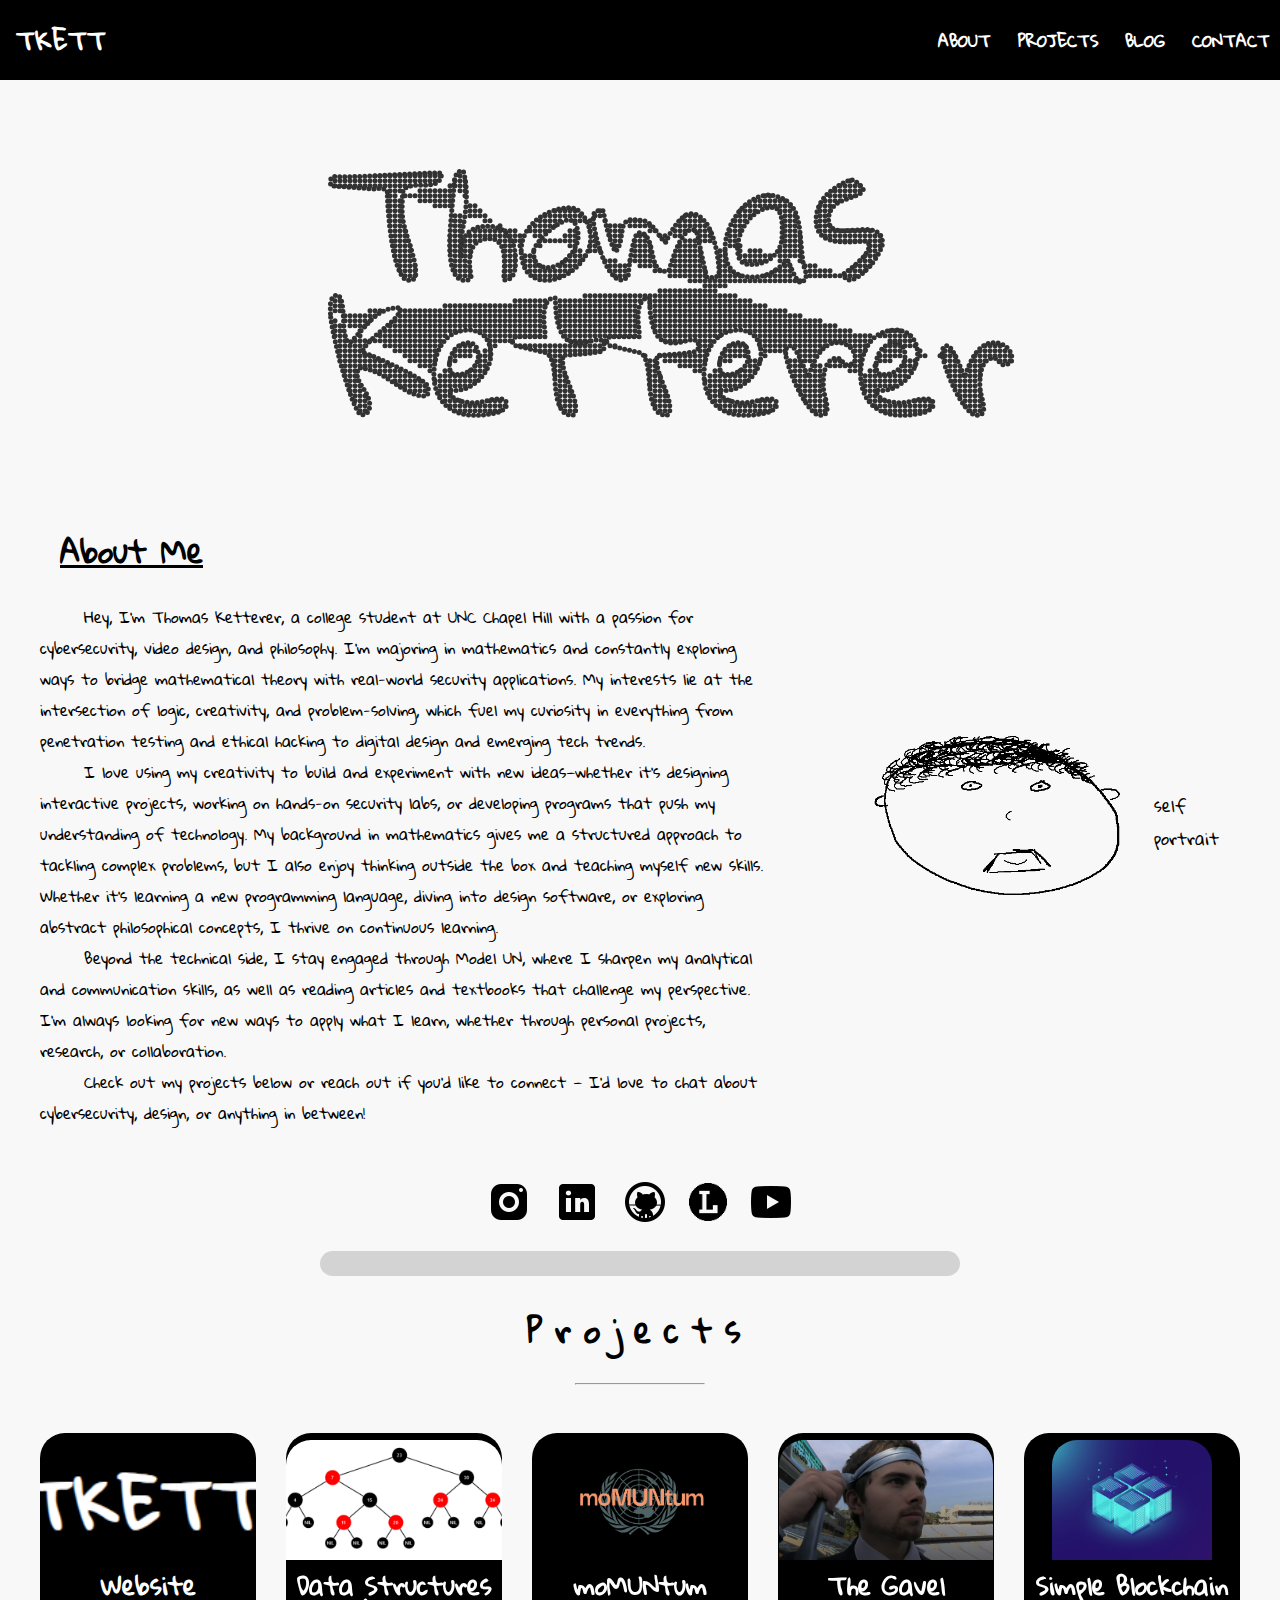
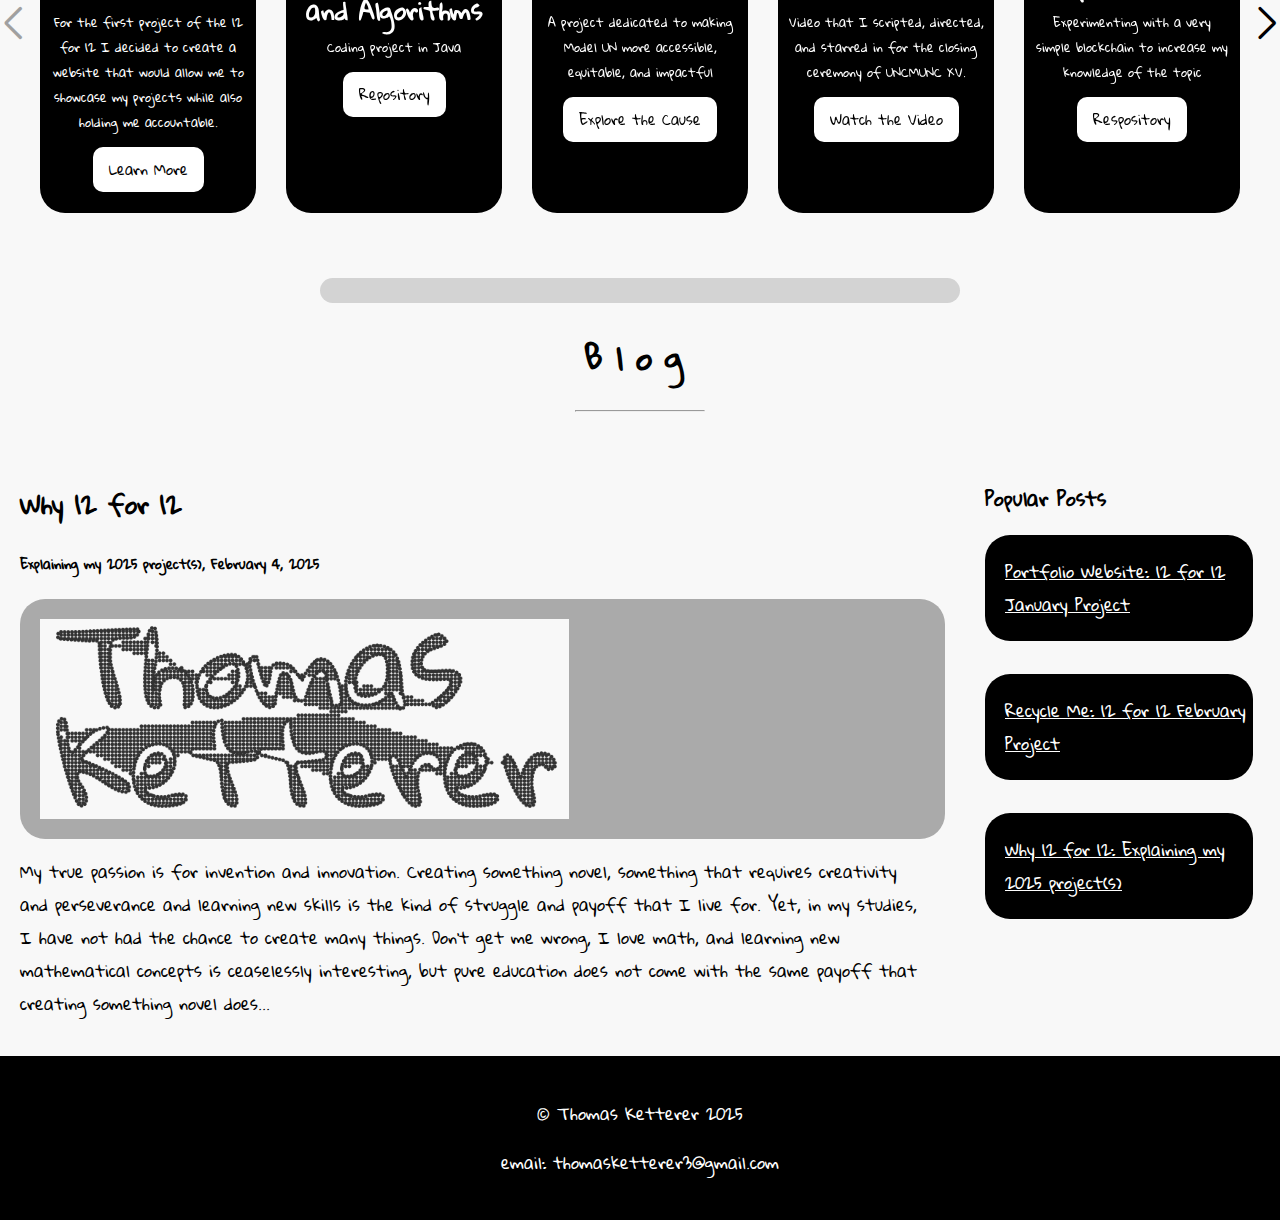
==== commit c1c2d268: "Added recycle me and fixed projects page" ====
--- a/index.html
+++ b/index.html
@@ -143,20 +143,20 @@
           </div>
         </a>
 
-        <div class="swiper-slide">
-          <div class="imageBox">
-            <div class="image">
-              <img src="/pictures/under-construction.jpg" alt="project 1 photo">
-            </div>
-            <div class="card-info">
-              <h2>12 for 12<br>Project 2</h2>
-              <p>Coming February 28, 2025</p>
-              <div class="btn">
-                <button class="text">Coming Soon...</button>
-              </div>
-            </div>
-          </div>
-        </div>
+        <a class="swiper-slide" href="/projects/recycle-me.html">
+          <div class="imageBox">
+            <div class="image">
+              <img src="/pictures/recycle-me.jpg" alt="recycle me photo">
+            </div>
+            <div class="card-info">
+              <h2>Recycle Me</h2>
+              <p>The second project in my 12 for 12 series, I helped create a recycling web application at HackDuke</p>
+              <div class="btn">
+                <button class="text">Learn More</button>
+              </div>
+            </div>
+          </div>
+        </a>
 
         <div class="swiper-slide">
           <div class="imageBox">
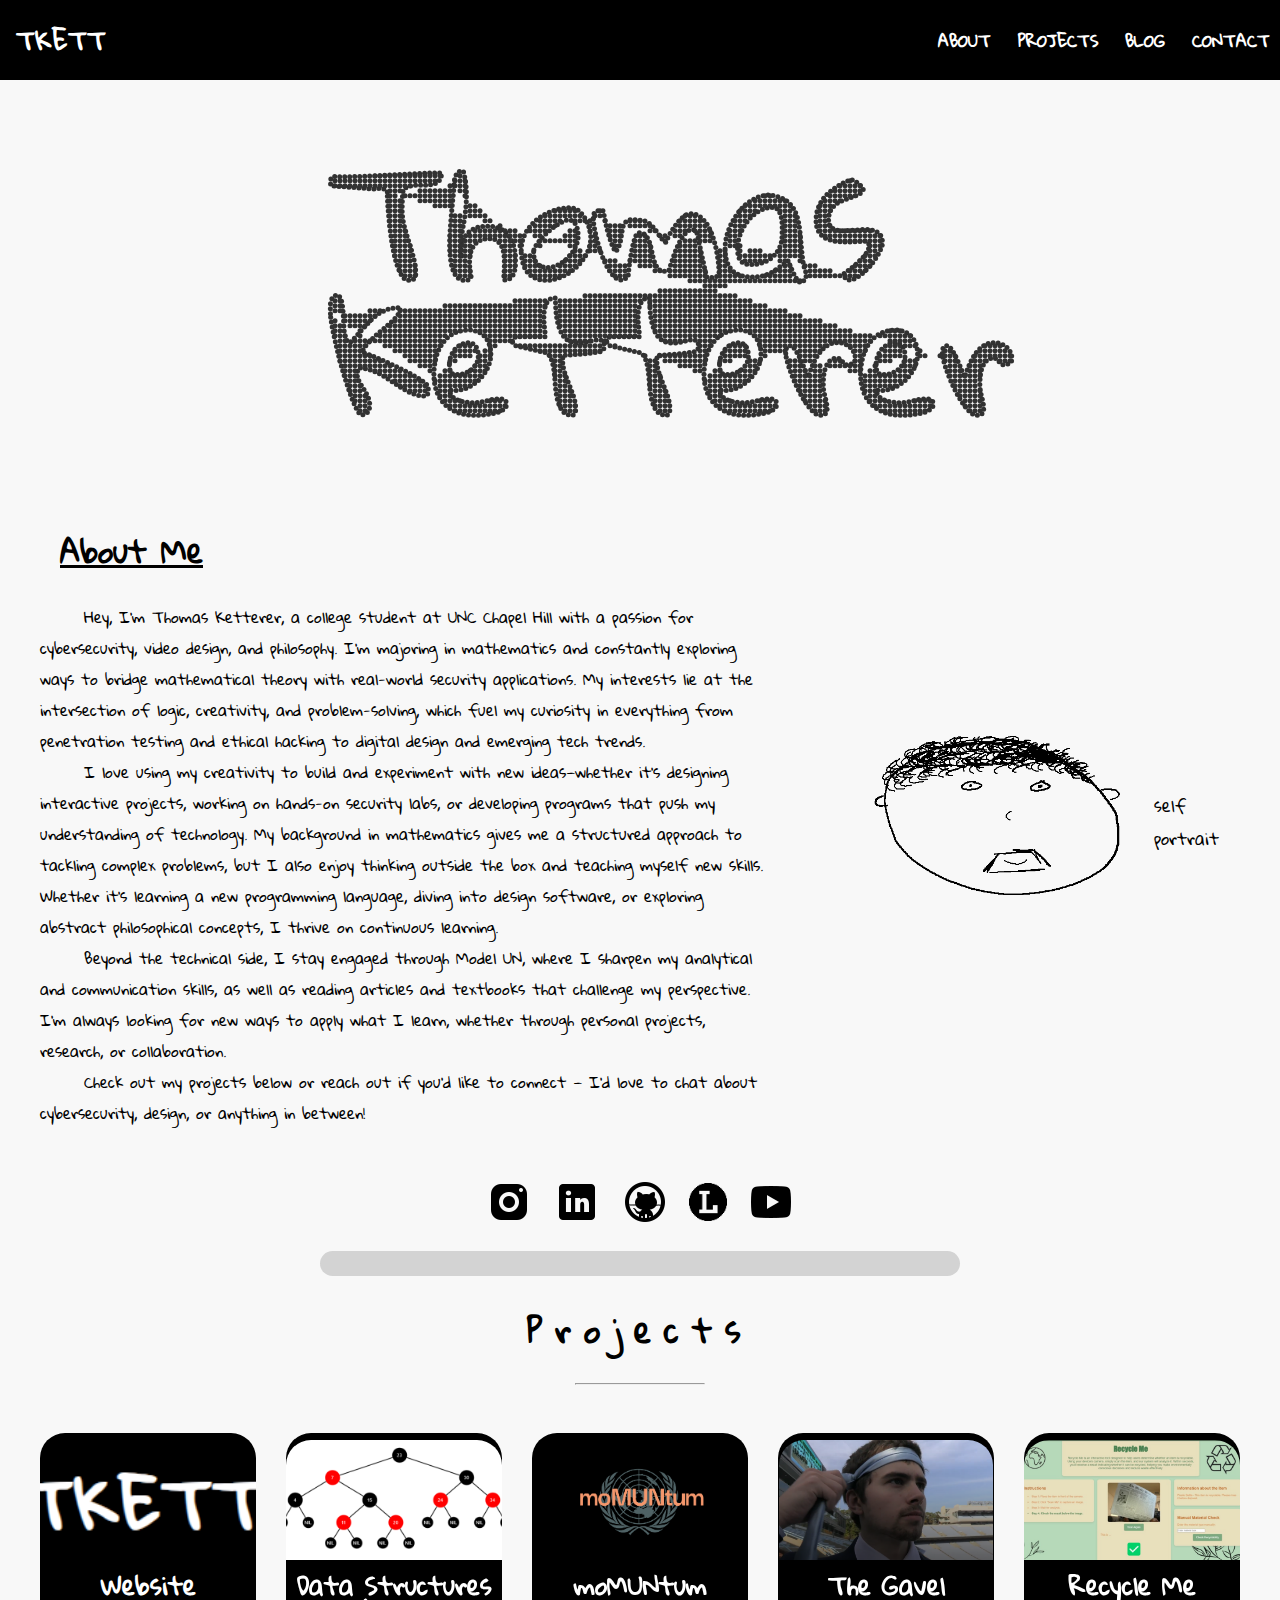
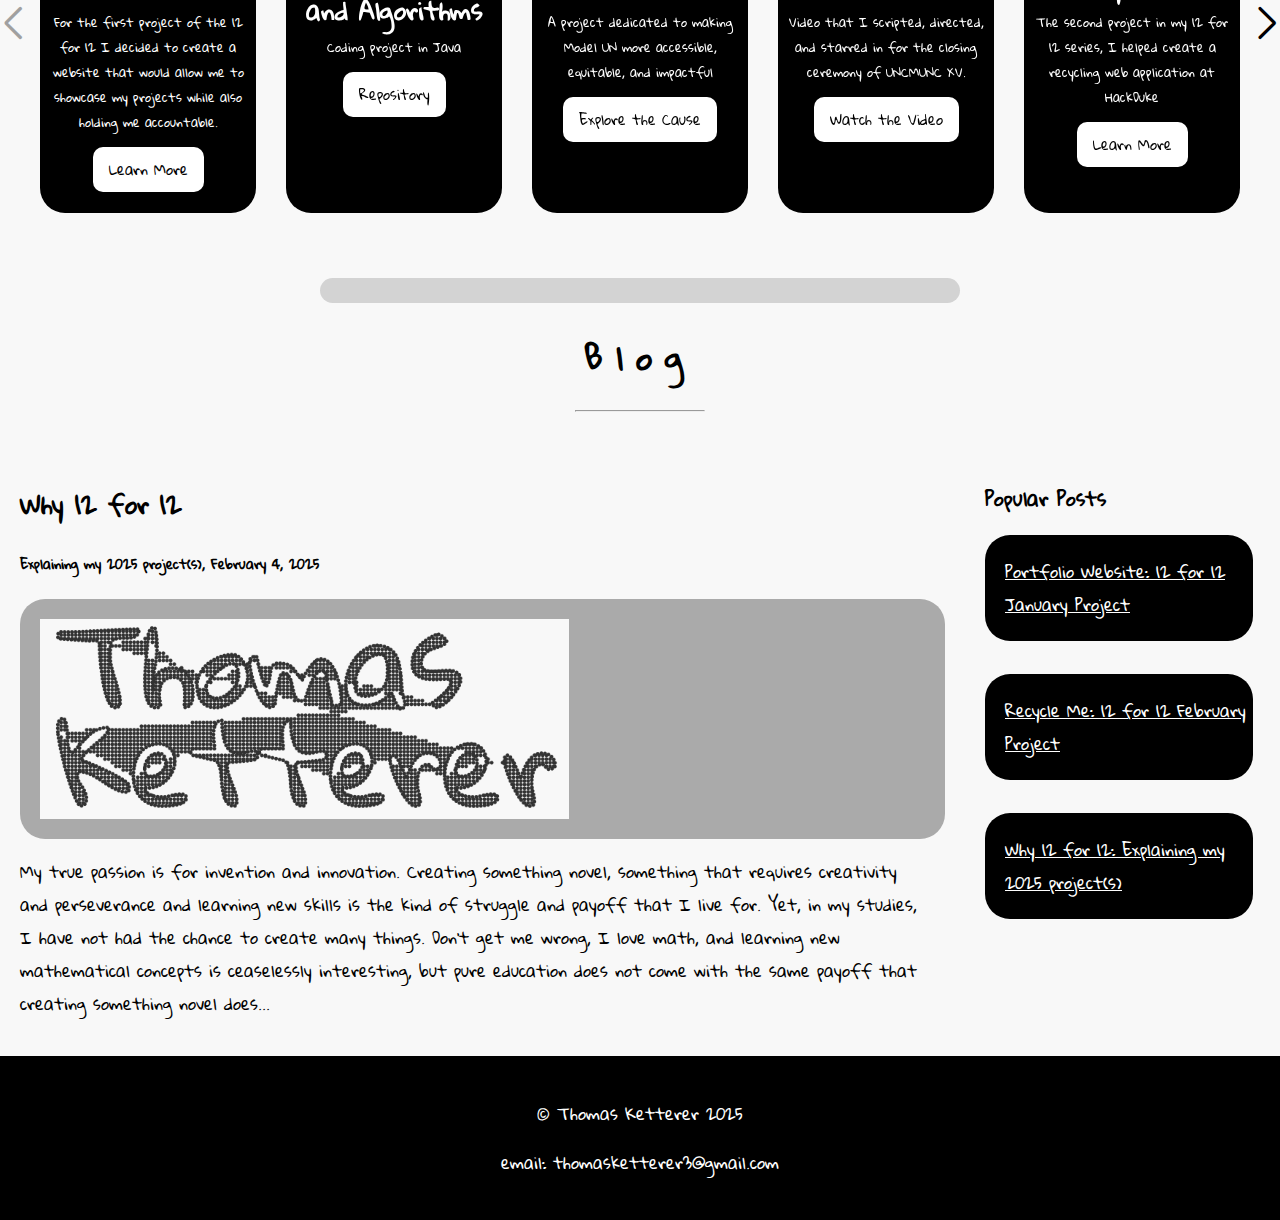
==== commit eb00ed23: "Updated project order" ====
--- a/index.html
+++ b/index.html
@@ -128,6 +128,21 @@
           </div>
         </a>
 
+        <a class="swiper-slide" href="/projects/recycle-me.html">
+          <div class="imageBox">
+            <div class="image">
+              <img src="/pictures/recycle-me.jpg" alt="recycle me photo">
+            </div>
+            <div class="card-info">
+              <h2>Recycle Me</h2>
+              <p>The second project in my 12 for 12 series, I helped create a recycling web application at HackDuke</p>
+              <div class="btn">
+                <button class="text">Learn More</button>
+              </div>
+            </div>
+          </div>
+        </a>
+
         <a class="swiper-slide" href="https://github.com/thomasketterer/blockchain">
           <div class="imageBox">
             <div class="image">
@@ -138,21 +153,6 @@
               <p>Experimenting with a very simple blockchain to increase my knowledge of the topic</p>
               <div class="btn">
                 <button class="text">Respository</button>
-              </div>
-            </div>
-          </div>
-        </a>
-
-        <a class="swiper-slide" href="/projects/recycle-me.html">
-          <div class="imageBox">
-            <div class="image">
-              <img src="/pictures/recycle-me.jpg" alt="recycle me photo">
-            </div>
-            <div class="card-info">
-              <h2>Recycle Me</h2>
-              <p>The second project in my 12 for 12 series, I helped create a recycling web application at HackDuke</p>
-              <div class="btn">
-                <button class="text">Learn More</button>
               </div>
             </div>
           </div>
